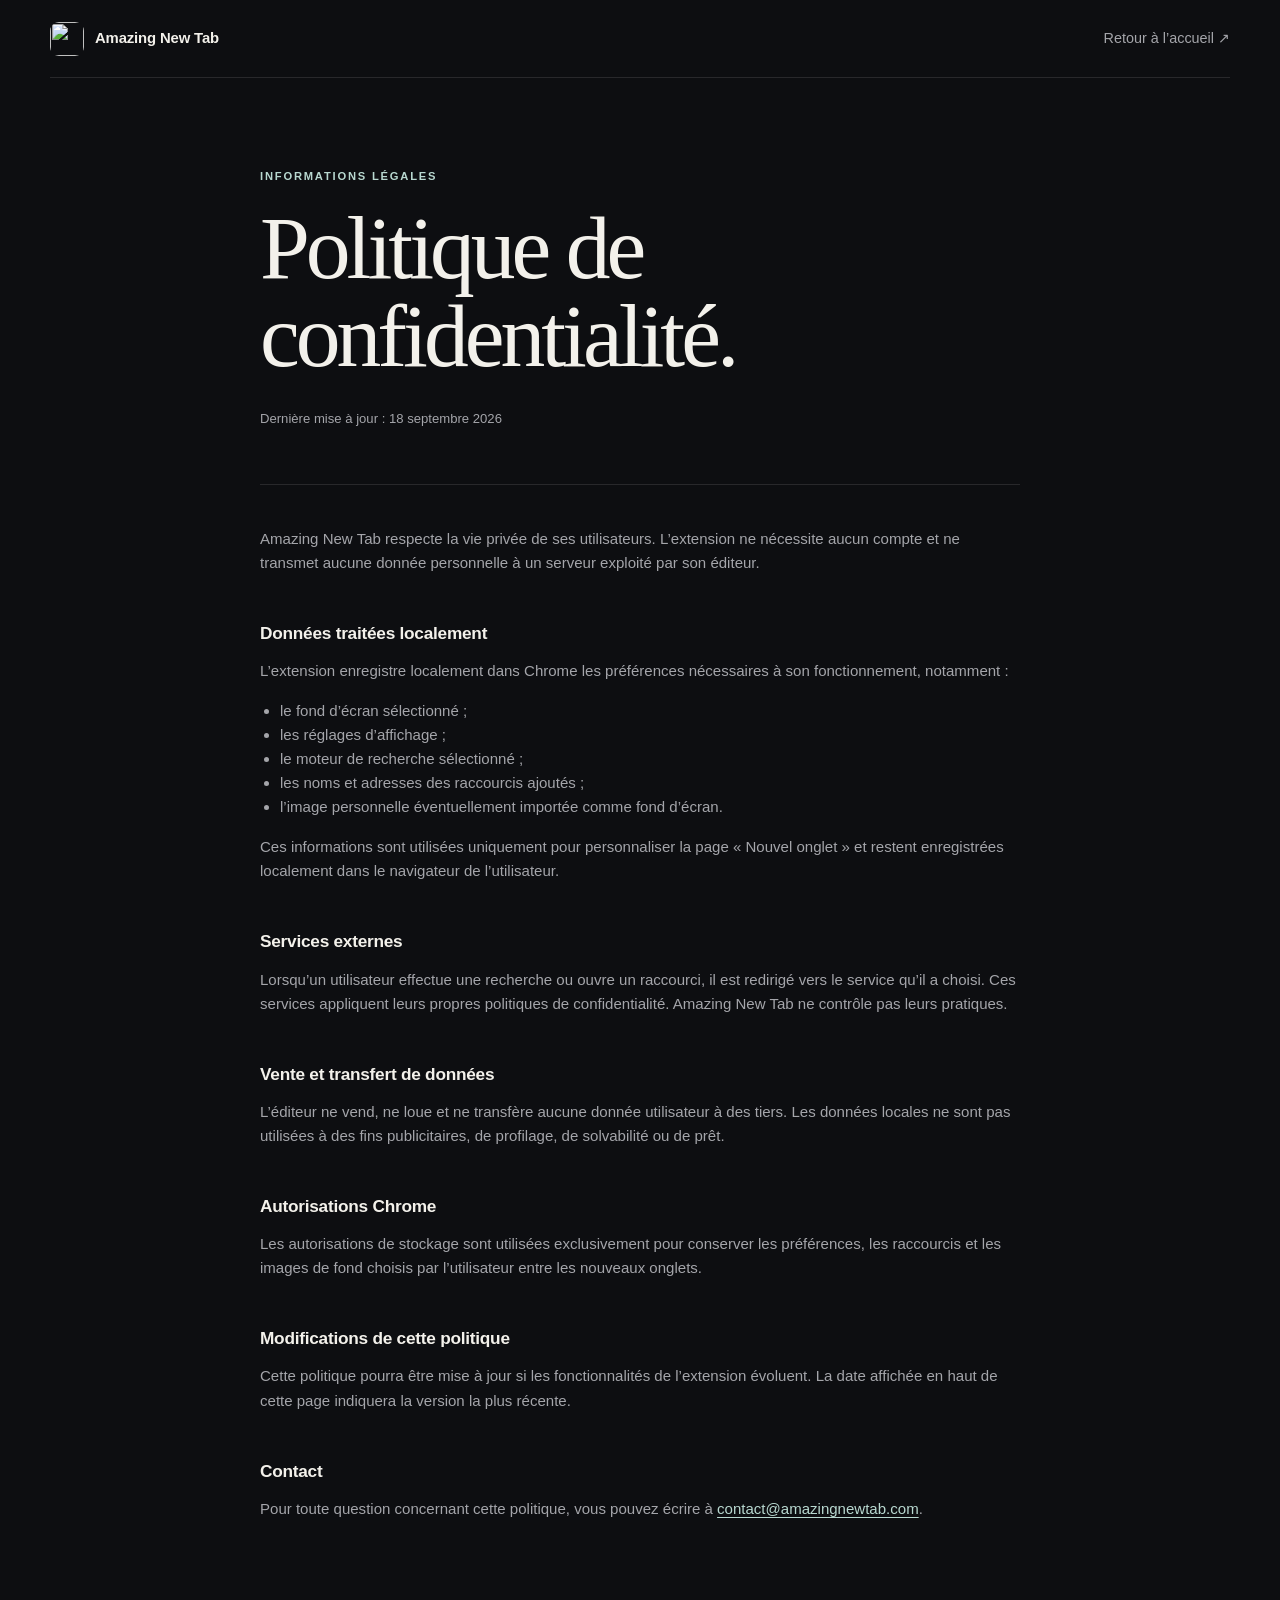
==== privacy/index.html @ 2dee1167 "Add files via upload" ====
<!doctype html>
<html lang="fr">
<head>
  <meta charset="utf-8">
  <meta name="viewport" content="width=device-width, initial-scale=1">
  <title>Politique de confidentialité — Amazing New Tab</title>
  <meta name="description" content="Politique de confidentialité de l’extension Chrome Amazing New Tab.">
  <meta name="theme-color" content="#0d0e11">
  <link rel="canonical" href="https://amazingnewtab.com/privacy/">
  <link rel="icon" type="image/png" href="../assets/icon-128.png">
  <link rel="stylesheet" href="../styles.css">
</head>
<body class="legal-page">
  <a class="skip-link" href="#contenu">Aller au contenu</a>
  <header class="site-header">
    <a class="brand" href="/" aria-label="Amazing New Tab — Accueil">
      <img src="assets/icon-128.png" alt="" width="34" height="34">
      <span>Amazing New Tab</span>
    </a>
    <a class="text-link" href="/">Retour à l’accueil <span aria-hidden="true">↗</span></a>
  </header>

  <main class="legal-main" id="contenu">
    <p class="eyebrow">Informations légales</p>
    <h1>Politique de confidentialité.</h1>
    <p class="legal-meta">Dernière mise à jour : 18 septembre 2026</p>

    <div class="legal-content">
      <p>Amazing New Tab respecte la vie privée de ses utilisateurs. L’extension ne nécessite aucun compte et ne transmet aucune donnée personnelle à un serveur exploité par son éditeur.</p>

      <h2>Données traitées localement</h2>
      <p>L’extension enregistre localement dans Chrome les préférences nécessaires à son fonctionnement, notamment :</p>
      <ul>
        <li>le fond d’écran sélectionné ;</li>
        <li>les réglages d’affichage ;</li>
        <li>le moteur de recherche sélectionné ;</li>
        <li>les noms et adresses des raccourcis ajoutés ;</li>
        <li>l’image personnelle éventuellement importée comme fond d’écran.</li>
      </ul>
      <p>Ces informations sont utilisées uniquement pour personnaliser la page « Nouvel onglet » et restent enregistrées localement dans le navigateur de l’utilisateur.</p>

      <h2>Services externes</h2>
      <p>Lorsqu’un utilisateur effectue une recherche ou ouvre un raccourci, il est redirigé vers le service qu’il a choisi. Ces services appliquent leurs propres politiques de confidentialité. Amazing New Tab ne contrôle pas leurs pratiques.</p>

      <h2>Vente et transfert de données</h2>
      <p>L’éditeur ne vend, ne loue et ne transfère aucune donnée utilisateur à des tiers. Les données locales ne sont pas utilisées à des fins publicitaires, de profilage, de solvabilité ou de prêt.</p>

      <h2>Autorisations Chrome</h2>
      <p>Les autorisations de stockage sont utilisées exclusivement pour conserver les préférences, les raccourcis et les images de fond choisis par l’utilisateur entre les nouveaux onglets.</p>

      <h2>Modifications de cette politique</h2>
      <p>Cette politique pourra être mise à jour si les fonctionnalités de l’extension évoluent. La date affichée en haut de cette page indiquera la version la plus récente.</p>

      <h2>Contact</h2>
      <p>Pour toute question concernant cette politique, vous pouvez écrire à <a href="mailto:contact@amazingnewtab.com">contact@amazingnewtab.com</a>.</p>
    </div>
  </main>
</body>
</html>
---- styles.css ----
:root {
  --bg: #0d0e11;
  --surface: #15171b;
  --surface-2: #1b1e23;
  --text: #f3f1eb;
  --muted: #a4a5aa;
  --line: rgba(255, 255, 255, 0.11);
  --accent: #b8d8d0;
  --accent-dark: #163a35;
  --max: 1180px;
}

* { box-sizing: border-box; }

html {
  scroll-behavior: smooth;
  background: var(--bg);
}

body {
  margin: 0;
  color: var(--text);
  background: var(--bg);
  font-family: Inter, ui-sans-serif, -apple-system, BlinkMacSystemFont, "Segoe UI", sans-serif;
  font-size: 16px;
  line-height: 1.6;
  -webkit-font-smoothing: antialiased;
}

a { color: inherit; text-decoration: none; }
img { display: block; max-width: 100%; }
button { font: inherit; }

.skip-link {
  position: fixed;
  top: 10px;
  left: 10px;
  z-index: 20;
  padding: 10px 14px;
  color: #0d0e11;
  background: #fff;
  transform: translateY(-150%);
}

.skip-link:focus { transform: translateY(0); }

.site-header,
.hero,
.stats,
.section,
.site-footer {
  width: min(calc(100% - 40px), var(--max));
  margin-inline: auto;
}

.site-header {
  min-height: 78px;
  display: flex;
  align-items: center;
  justify-content: space-between;
  border-bottom: 1px solid var(--line);
}

.brand {
  display: inline-flex;
  align-items: center;
  gap: 11px;
  font-size: .93rem;
  font-weight: 680;
  letter-spacing: -.01em;
}

.brand img { border-radius: 9px; }

.nav {
  display: flex;
  align-items: center;
  gap: 30px;
  color: var(--muted);
  font-size: .86rem;
}

.nav > a:not(.button):hover,
.site-footer a:hover { color: var(--text); }

.button {
  display: inline-flex;
  min-height: 48px;
  align-items: center;
  justify-content: center;
  gap: 11px;
  padding: 0 21px;
  color: #0b1513;
  background: var(--accent);
  border: 1px solid var(--accent);
  border-radius: 8px;
  font-size: .9rem;
  font-weight: 720;
  transition: transform .2s ease, background .2s ease, border-color .2s ease;
}

.button:hover {
  transform: translateY(-2px);
  background: #d1e6e1;
  border-color: #d1e6e1;
}

.button:focus-visible,
a:focus-visible,
button:focus-visible {
  outline: 2px solid #fff;
  outline-offset: 4px;
}

.button-small {
  min-height: 38px;
  padding-inline: 16px;
  font-size: .82rem;
}

.hero {
  display: grid;
  grid-template-columns: .82fr 1.18fr;
  gap: clamp(42px, 6vw, 88px);
  align-items: center;
  min-height: 690px;
  padding: 74px 0 86px;
}

.eyebrow {
  margin: 0 0 18px;
  color: var(--accent);
  font-size: .7rem;
  font-weight: 760;
  letter-spacing: .16em;
  text-transform: uppercase;
}

.hero .eyebrow { display: flex; align-items: center; gap: 9px; }
.hero .eyebrow span { width: 6px; height: 6px; border-radius: 50%; background: var(--accent); box-shadow: 0 0 0 5px rgba(184, 216, 208, .1); }

h1,
h2,
h3,
p { margin-top: 0; }

h1,
h2 {
  font-family: Georgia, "Times New Roman", serif;
  font-weight: 400;
  letter-spacing: -.045em;
  line-height: .98;
}

h1 {
  max-width: 650px;
  margin-bottom: 26px;
  font-size: clamp(3.2rem, 6.4vw, 6.6rem);
}

.hero-text {
  max-width: 520px;
  margin-bottom: 31px;
  color: var(--muted);
  font-size: clamp(1rem, 1.6vw, 1.12rem);
}

.hero-actions { display: flex; align-items: center; gap: 24px; }
.text-link { color: var(--muted); font-size: .9rem; }
.text-link:hover { color: var(--text); }
.microcopy { margin: 14px 0 0; color: #73757b; font-size: .73rem; }

.product-stage {
  position: relative;
  overflow: hidden;
  background: var(--surface);
  border: 1px solid var(--line);
  border-radius: 15px;
  box-shadow: 0 28px 80px rgba(0,0,0,.38);
}

.browser-bar {
  height: 42px;
  display: flex;
  align-items: center;
  gap: 6px;
  padding: 0 13px;
  border-bottom: 1px solid var(--line);
}

.browser-bar > span { width: 7px; height: 7px; border-radius: 50%; background: #555960; }
.browser-bar > div { margin-left: 10px; color: #6f7278; font-size: .63rem; }
.product-frame { margin: 0; aspect-ratio: 16 / 10; overflow: hidden; }
.product-frame img { width: 100%; height: 100%; object-fit: cover; transition: opacity .16s ease; }
.product-frame img.is-changing { opacity: .25; }

.preview-switcher {
  position: absolute;
  right: 15px;
  bottom: 14px;
  display: flex;
  gap: 7px;
  padding: 8px;
  background: rgba(13,14,17,.82);
  border: 1px solid var(--line);
  border-radius: 99px;
  backdrop-filter: blur(14px);
}

.preview-dot {
  width: 8px;
  height: 8px;
  padding: 0;
  border: 0;
  border-radius: 50%;
  background: #62666c;
  cursor: pointer;
}

.preview-dot.is-active { background: var(--accent); box-shadow: 0 0 0 4px rgba(184,216,208,.12); }

.stats {
  display: grid;
  grid-template-columns: repeat(4, 1fr);
  border-top: 1px solid var(--line);
  border-bottom: 1px solid var(--line);
}

.stats div { padding: 25px 24px; border-right: 1px solid var(--line); }
.stats div:first-child { padding-left: 0; }
.stats div:last-child { border-right: 0; }
.stats strong { display: block; margin-bottom: 2px; font-family: Georgia, serif; font-size: 1.7rem; font-weight: 400; }
.stats span { color: var(--muted); font-size: .72rem; letter-spacing: .06em; text-transform: uppercase; }

.section { padding: 130px 0; }
.section-heading { max-width: 640px; margin-bottom: 55px; }
.section-heading h2,
.closing h2 { margin-bottom: 20px; font-size: clamp(2.8rem, 5vw, 5.2rem); }
.section-heading > p:last-child { max-width: 500px; margin-bottom: 0; color: var(--muted); }

.gallery {
  display: grid;
  grid-template-columns: repeat(2, 1fr);
  gap: 16px;
}

.gallery-card {
  position: relative;
  min-width: 0;
  margin: 0;
  overflow: hidden;
  background: var(--surface);
  border: 1px solid var(--line);
  border-radius: 12px;
}

.gallery-card-wide { grid-column: 1 / -1; }
.gallery-card img { width: 100%; aspect-ratio: 16 / 10; object-fit: cover; transition: transform .55s cubic-bezier(.2,.8,.2,1); }
.gallery-card:hover img { transform: scale(1.018); }
.gallery-card figcaption { position: absolute; left: 14px; bottom: 14px; padding: 8px 11px; color: #fff; background: rgba(13,14,17,.78); border: 1px solid rgba(255,255,255,.16); border-radius: 7px; font-size: .75rem; backdrop-filter: blur(12px); }
.gallery-card figcaption span { margin-right: 8px; color: var(--accent); }

.features { border-top: 1px solid var(--line); }
.compact-heading { margin-bottom: 45px; }
.feature-grid { display: grid; grid-template-columns: repeat(2, 1fr); border-top: 1px solid var(--line); border-left: 1px solid var(--line); }
.feature-grid article { min-height: 230px; padding: 31px; border-right: 1px solid var(--line); border-bottom: 1px solid var(--line); }
.feature-index { color: var(--accent); font-size: .68rem; letter-spacing: .12em; }
.feature-grid h3 { margin: 47px 0 8px; font-size: 1.08rem; letter-spacing: -.015em; }
.feature-grid p { max-width: 390px; margin-bottom: 0; color: var(--muted); font-size: .88rem; }

.closing {
  display: flex;
  align-items: flex-end;
  justify-content: space-between;
  gap: 40px;
  padding-inline: 45px;
  background: var(--accent-dark);
  border-radius: 14px;
}

.closing h2 { margin-bottom: 0; }
.button-light { color: #0b1513; background: #f1eee6; border-color: #f1eee6; white-space: nowrap; }

.site-footer {
  display: grid;
  grid-template-columns: 1.2fr 1fr 1fr auto;
  gap: 28px;
  align-items: center;
  padding: 38px 0;
  margin-top: 90px;
  color: var(--muted);
  border-top: 1px solid var(--line);
  font-size: .76rem;
}

.site-footer p { margin: 0; }
.site-footer nav { display: flex; gap: 20px; }
.footer-brand { color: var(--text); }
.copyright { text-align: right; }

.legal-page { min-height: 100vh; }
.legal-main { width: min(calc(100% - 40px), 760px); margin: 90px auto 140px; }
.legal-main h1 { max-width: 760px; margin-bottom: 28px; font-size: clamp(3rem, 7vw, 5.8rem); }
.legal-meta { margin-bottom: 55px; color: var(--muted); font-size: .82rem; }
.legal-content { padding-top: 42px; border-top: 1px solid var(--line); }
.legal-content h2 { margin: 46px 0 14px; font-family: inherit; font-size: 1.08rem; font-weight: 680; letter-spacing: -.015em; line-height: 1.4; }
.legal-content p,
.legal-content li { color: var(--muted); font-size: .94rem; }
.legal-content ul { padding-left: 20px; }
.legal-content a { color: var(--accent); text-decoration: underline; text-underline-offset: 3px; }

.not-found { min-height: 100vh; display: grid; place-items: center; padding: 30px; text-align: center; }
.not-found h1 { margin-bottom: 14px; font-size: clamp(5rem, 18vw, 12rem); }
.not-found p { margin-bottom: 30px; color: var(--muted); }

@media (max-width: 900px) {
  .hero { grid-template-columns: 1fr; min-height: auto; padding-top: 90px; }
  .hero-copy { max-width: 690px; }
  .product-stage { max-width: 760px; }
  .stats { grid-template-columns: repeat(2, 1fr); }
  .stats div:nth-child(2) { border-right: 0; }
  .stats div:nth-child(-n+2) { border-bottom: 1px solid var(--line); }
  .stats div:nth-child(3) { padding-left: 0; }
  .closing { align-items: flex-start; flex-direction: column; }
  .site-footer { grid-template-columns: 1fr 1fr; }
  .copyright { text-align: left; }
}

@media (max-width: 640px) {
  .site-header, .hero, .stats, .section, .site-footer { width: min(calc(100% - 28px), var(--max)); }
  .site-header { min-height: 68px; }
  .nav > a:not(.button) { display: none; }
  .brand span { font-size: .84rem; }
  .button-small { min-height: 36px; padding-inline: 12px; }
  .hero { gap: 50px; padding: 68px 0 72px; }
  h1 { font-size: clamp(3.25rem, 16vw, 4.9rem); }
  .hero-actions { align-items: flex-start; flex-direction: column; gap: 17px; }
  .microcopy { margin-top: 18px; }
  .browser-bar { height: 34px; }
  .stats div { padding: 19px 12px; }
  .stats div:first-child, .stats div:nth-child(3) { padding-left: 0; }
  .stats strong { font-size: 1.35rem; }
  .stats span { font-size: .58rem; }
  .section { padding: 88px 0; }
  .section-heading { margin-bottom: 38px; }
  .section-heading h2, .closing h2 { font-size: clamp(2.75rem, 13vw, 4.2rem); }
  .gallery { grid-template-columns: 1fr; }
  .gallery-card-wide { grid-column: auto; }
  .feature-grid { grid-template-columns: 1fr; }
  .feature-grid article { min-height: 205px; padding: 25px; }
  .feature-grid h3 { margin-top: 37px; }
  .closing { width: calc(100% - 28px); padding: 58px 24px; }
  .site-footer { grid-template-columns: 1fr; margin-top: 65px; }
  .site-footer nav { order: 2; }
}

@media (prefers-reduced-motion: reduce) {
  html { scroll-behavior: auto; }
  *, *::before, *::after { transition-duration: .01ms !important; animation-duration: .01ms !important; }
}
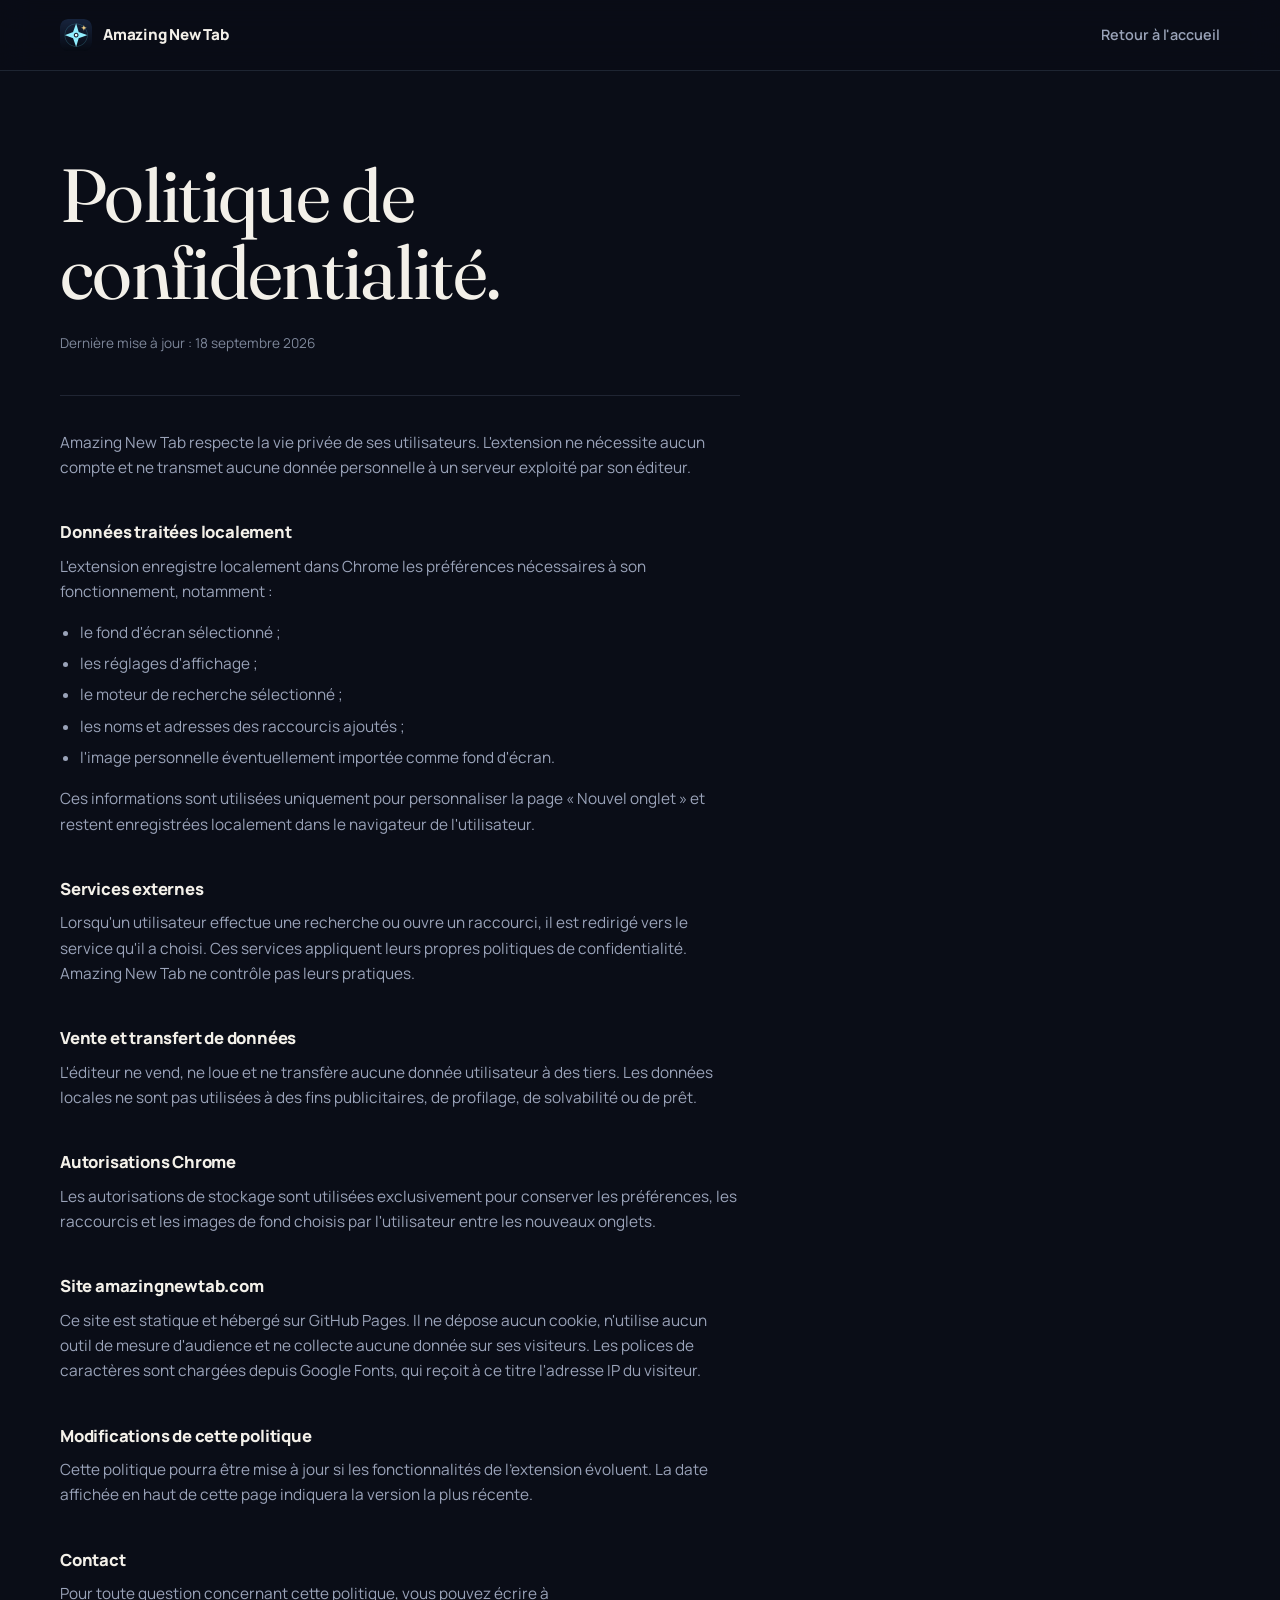
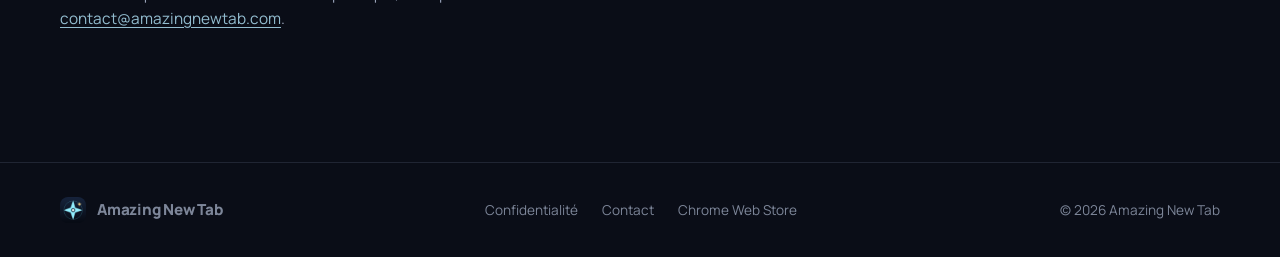
==== commit a2549fe4: "Add files via upload" ====
--- a/privacy/index.html
+++ b/privacy/index.html
@@ -3,57 +3,91 @@
 <head>
   <meta charset="utf-8">
   <meta name="viewport" content="width=device-width, initial-scale=1">
-  <title>Politique de confidentialité — Amazing New Tab</title>
-  <meta name="description" content="Politique de confidentialité de l’extension Chrome Amazing New Tab.">
-  <meta name="theme-color" content="#0d0e11">
+  <title>Politique de confidentialité - Amazing New Tab</title>
+  <meta name="description" content="Politique de confidentialité de l'extension Chrome Amazing New Tab : aucune donnée personnelle transmise, tout reste dans le navigateur.">
+  <meta name="theme-color" content="#0A0D17">
   <link rel="canonical" href="https://amazingnewtab.com/privacy/">
-  <link rel="icon" type="image/png" href="../assets/icon-128.png">
-  <link rel="stylesheet" href="../styles.css">
+  <link rel="icon" type="image/png" href="/assets/icon-128.png">
+  <link rel="apple-touch-icon" href="/assets/icon-128.png">
+  <meta property="og:type" content="article">
+  <meta property="og:site_name" content="Amazing New Tab">
+  <meta property="og:locale" content="fr_FR">
+  <meta property="og:title" content="Politique de confidentialité - Amazing New Tab">
+  <meta property="og:url" content="https://amazingnewtab.com/privacy/">
+  <meta property="og:image" content="https://amazingnewtab.com/assets/og-cover.jpg">
+
+  <link rel="preconnect" href="https://fonts.googleapis.com">
+  <link rel="preconnect" href="https://fonts.gstatic.com" crossorigin>
+  <link rel="stylesheet" href="https://fonts.googleapis.com/css2?family=Fraunces:opsz,wght@9..144,300..700&family=Manrope:wght@400..800&display=swap">
+  <link rel="stylesheet" href="/styles.css">
+  <script src="/script.js" defer></script>
 </head>
-<body class="legal-page">
+<body>
   <a class="skip-link" href="#contenu">Aller au contenu</a>
-  <header class="site-header">
-    <a class="brand" href="/" aria-label="Amazing New Tab — Accueil">
-      <img src="assets/icon-128.png" alt="" width="34" height="34">
-      <span>Amazing New Tab</span>
-    </a>
-    <a class="text-link" href="/">Retour à l’accueil <span aria-hidden="true">↗</span></a>
+
+  <header class="topbar">
+    <div class="topbar-in">
+      <a class="brand" href="/">
+        <img src="/assets/icon-128.png" alt="" width="32" height="32">
+        <span>Amazing New Tab</span>
+      </a>
+      <nav class="topnav" aria-label="Navigation principale">
+        <a href="/">Retour à l'accueil</a>
+      </nav>
+    </div>
   </header>
 
   <main class="legal-main" id="contenu">
-    <p class="eyebrow">Informations légales</p>
     <h1>Politique de confidentialité.</h1>
     <p class="legal-meta">Dernière mise à jour : 18 septembre 2026</p>
 
     <div class="legal-content">
-      <p>Amazing New Tab respecte la vie privée de ses utilisateurs. L’extension ne nécessite aucun compte et ne transmet aucune donnée personnelle à un serveur exploité par son éditeur.</p>
+      <p>Amazing New Tab respecte la vie privée de ses utilisateurs. L'extension ne nécessite aucun compte et ne transmet aucune donnée personnelle à un serveur exploité par son éditeur.</p>
 
       <h2>Données traitées localement</h2>
-      <p>L’extension enregistre localement dans Chrome les préférences nécessaires à son fonctionnement, notamment :</p>
+      <p>L'extension enregistre localement dans Chrome les préférences nécessaires à son fonctionnement, notamment :</p>
       <ul>
-        <li>le fond d’écran sélectionné ;</li>
-        <li>les réglages d’affichage ;</li>
+        <li>le fond d'écran sélectionné ;</li>
+        <li>les réglages d'affichage ;</li>
         <li>le moteur de recherche sélectionné ;</li>
         <li>les noms et adresses des raccourcis ajoutés ;</li>
-        <li>l’image personnelle éventuellement importée comme fond d’écran.</li>
+        <li>l'image personnelle éventuellement importée comme fond d'écran.</li>
       </ul>
-      <p>Ces informations sont utilisées uniquement pour personnaliser la page « Nouvel onglet » et restent enregistrées localement dans le navigateur de l’utilisateur.</p>
+      <p>Ces informations sont utilisées uniquement pour personnaliser la page « Nouvel onglet » et restent enregistrées localement dans le navigateur de l'utilisateur.</p>
 
       <h2>Services externes</h2>
-      <p>Lorsqu’un utilisateur effectue une recherche ou ouvre un raccourci, il est redirigé vers le service qu’il a choisi. Ces services appliquent leurs propres politiques de confidentialité. Amazing New Tab ne contrôle pas leurs pratiques.</p>
+      <p>Lorsqu'un utilisateur effectue une recherche ou ouvre un raccourci, il est redirigé vers le service qu'il a choisi. Ces services appliquent leurs propres politiques de confidentialité. Amazing New Tab ne contrôle pas leurs pratiques.</p>
 
       <h2>Vente et transfert de données</h2>
-      <p>L’éditeur ne vend, ne loue et ne transfère aucune donnée utilisateur à des tiers. Les données locales ne sont pas utilisées à des fins publicitaires, de profilage, de solvabilité ou de prêt.</p>
+      <p>L'éditeur ne vend, ne loue et ne transfère aucune donnée utilisateur à des tiers. Les données locales ne sont pas utilisées à des fins publicitaires, de profilage, de solvabilité ou de prêt.</p>
 
       <h2>Autorisations Chrome</h2>
-      <p>Les autorisations de stockage sont utilisées exclusivement pour conserver les préférences, les raccourcis et les images de fond choisis par l’utilisateur entre les nouveaux onglets.</p>
+      <p>Les autorisations de stockage sont utilisées exclusivement pour conserver les préférences, les raccourcis et les images de fond choisis par l'utilisateur entre les nouveaux onglets.</p>
+
+      <h2>Site amazingnewtab.com</h2>
+      <p>Ce site est statique et hébergé sur GitHub Pages. Il ne dépose aucun cookie, n'utilise aucun outil de mesure d'audience et ne collecte aucune donnée sur ses visiteurs. Les polices de caractères sont chargées depuis Google Fonts, qui reçoit à ce titre l'adresse IP du visiteur.</p>
 
       <h2>Modifications de cette politique</h2>
-      <p>Cette politique pourra être mise à jour si les fonctionnalités de l’extension évoluent. La date affichée en haut de cette page indiquera la version la plus récente.</p>
+      <p>Cette politique pourra être mise à jour si les fonctionnalités de l'extension évoluent. La date affichée en haut de cette page indiquera la version la plus récente.</p>
 
       <h2>Contact</h2>
       <p>Pour toute question concernant cette politique, vous pouvez écrire à <a href="mailto:contact@amazingnewtab.com">contact@amazingnewtab.com</a>.</p>
     </div>
   </main>
+
+  <footer class="site-footer">
+    <div class="foot-in">
+      <a class="brand" href="/">
+        <img src="/assets/icon-128.png" alt="" width="26" height="26">
+        <span>Amazing New Tab</span>
+      </a>
+      <nav aria-label="Navigation de pied de page">
+        <a href="/privacy/">Confidentialité</a>
+        <a href="mailto:contact@amazingnewtab.com">Contact</a>
+        <a href="https://chromewebstore.google.com/detail/egckcghgdkoojlileojgndfmhhkcppio?utm_source=item-share-cb" target="_blank" rel="noopener noreferrer">Chrome Web Store</a>
+      </nav>
+      <p class="copyright">&copy; <span id="year">2026</span> Amazing New Tab</p>
+    </div>
+  </footer>
 </body>
 </html>
--- a/styles.css
+++ b/styles.css
@@ -1,360 +1,626 @@
+/* ==========================================================================
+   Amazing New Tab - feuille de style
+   Palette tirée des trois univers de l'extension :
+   nuit bleu-violet, lumière de lanterne dorée, ciel pâle.
+   ========================================================================== */
+
 :root {
-  --bg: #0d0e11;
-  --surface: #15171b;
-  --surface-2: #1b1e23;
-  --text: #f3f1eb;
-  --muted: #a4a5aa;
-  --line: rgba(255, 255, 255, 0.11);
-  --accent: #b8d8d0;
-  --accent-dark: #163a35;
-  --max: 1180px;
-}
-
-* { box-sizing: border-box; }
+  --ink:        #0A0D17;
+  --ink-2:      #111726;
+  --ink-3:      #18202F;
+  --veil:       rgba(176, 198, 240, .13);
+  --veil-2:     rgba(176, 198, 240, .26);
+  --text:       #F3F0E9;
+  --muted:      #9AA3B9;
+  --faint:      #7D8699;
+  --gold:       #E9B978;
+  --parchment:  #EFE6D5;
+  --sky:        #93BDD0;
+
+  --max:   1160px;
+  --gutter: 24px;
+
+  --sans:  Manrope, ui-sans-serif, -apple-system, BlinkMacSystemFont, "Segoe UI", sans-serif;
+  --serif: Fraunces, "Iowan Old Style", Georgia, "Times New Roman", serif;
+
+  --r-sm: 8px;
+  --r-md: 14px;
+  --r-lg: 20px;
+}
+
+*, *::before, *::after { box-sizing: border-box; }
 
 html {
+  background: var(--ink);
   scroll-behavior: smooth;
-  background: var(--bg);
+  -webkit-text-size-adjust: 100%;
 }
 
 body {
   margin: 0;
+  background: var(--ink);
   color: var(--text);
-  background: var(--bg);
-  font-family: Inter, ui-sans-serif, -apple-system, BlinkMacSystemFont, "Segoe UI", sans-serif;
+  font-family: var(--sans);
   font-size: 16px;
-  line-height: 1.6;
+  line-height: 1.65;
   -webkit-font-smoothing: antialiased;
-}
-
-a { color: inherit; text-decoration: none; }
+  text-rendering: optimizeLegibility;
+}
+
+a   { color: inherit; text-decoration: none; }
 img { display: block; max-width: 100%; }
-button { font: inherit; }
+button { font: inherit; color: inherit; }
+
+h1, h2, h3, p, ol, ul { margin-top: 0; }
+
+h1, h2 {
+  font-family: var(--serif);
+  font-weight: 400;
+  font-optical-sizing: auto;
+  letter-spacing: -.022em;
+  line-height: 1.02;
+}
+
+h1 { font-size: clamp(2.65rem, 6.1vw, 4.7rem); margin-bottom: 22px; }
+h2 { font-size: clamp(1.95rem, 3.7vw, 3rem); margin-bottom: 14px; }
+
+h3 {
+  margin: 0 0 8px;
+  font-size: 1.04rem;
+  font-weight: 700;
+  letter-spacing: -.012em;
+  line-height: 1.35;
+}
+
+::selection { background: var(--gold); color: #12151F; }
+
+.wrap,
+.topbar-in,
+.hero,
+.fn-section,
+.closing,
+.foot-in,
+.legal-main {
+  width: min(100% - (var(--gutter) * 2), var(--max));
+  margin-inline: auto;
+}
+
+/* --- accessibilité ------------------------------------------------------ */
 
 .skip-link {
   position: fixed;
-  top: 10px;
-  left: 10px;
-  z-index: 20;
-  padding: 10px 14px;
-  color: #0d0e11;
-  background: #fff;
-  transform: translateY(-150%);
+  top: 12px;
+  left: 12px;
+  z-index: 100;
+  padding: 11px 16px;
+  border-radius: var(--r-sm);
+  background: var(--parchment);
+  color: #12151F;
+  font-size: .86rem;
+  font-weight: 700;
+  transform: translateY(-200%);
 }
 
 .skip-link:focus { transform: translateY(0); }
 
-.site-header,
-.hero,
-.stats,
-.section,
-.site-footer {
-  width: min(calc(100% - 40px), var(--max));
-  margin-inline: auto;
-}
-
-.site-header {
-  min-height: 78px;
+a:focus-visible,
+button:focus-visible {
+  outline: 2px solid var(--gold);
+  outline-offset: 3px;
+  border-radius: 4px;
+}
+
+/* --- boutons ------------------------------------------------------------ */
+
+.btn {
+  display: inline-flex;
+  align-items: center;
+  justify-content: center;
+  min-height: 50px;
+  padding: 0 24px;
+  border: 1px solid var(--parchment);
+  border-radius: 999px;
+  background: var(--parchment);
+  color: #12151F;
+  font-size: .95rem;
+  font-weight: 700;
+  letter-spacing: -.005em;
+  white-space: nowrap;
+  transition: background .18s ease, border-color .18s ease, transform .18s ease;
+}
+
+.btn:hover {
+  background: #FFFFFF;
+  border-color: #FFFFFF;
+  transform: translateY(-1px);
+}
+
+.btn:active { transform: translateY(0); }
+
+.btn-sm { min-height: 40px; padding: 0 17px; font-size: .86rem; }
+
+.btn-light {
+  background: var(--gold);
+  border-color: var(--gold);
+  color: #1A1204;
+}
+
+.btn-light:hover { background: #F6CE94; border-color: #F6CE94; }
+
+/* --- barre supérieure --------------------------------------------------- */
+
+.topbar {
+  position: sticky;
+  top: 0;
+  z-index: 50;
+  background: rgba(10, 13, 23, .78);
+  backdrop-filter: blur(16px);
+  -webkit-backdrop-filter: blur(16px);
+  border-bottom: 1px solid var(--veil);
+}
+
+.topbar-in {
   display: flex;
   align-items: center;
   justify-content: space-between;
-  border-bottom: 1px solid var(--line);
+  gap: 20px;
+  min-height: 70px;
 }
 
 .brand {
   display: inline-flex;
   align-items: center;
   gap: 11px;
-  font-size: .93rem;
-  font-weight: 680;
+  font-size: .95rem;
+  font-weight: 800;
+  letter-spacing: -.015em;
+}
+
+.brand img { border-radius: 8px; }
+
+.topnav {
+  display: flex;
+  align-items: center;
+  gap: 26px;
+  font-size: .9rem;
+  font-weight: 600;
+}
+
+.topnav > a:not(.btn) { color: var(--muted); transition: color .15s ease; }
+.topnav > a:not(.btn):hover { color: var(--text); }
+
+/* --- héros -------------------------------------------------------------- */
+
+.hero { padding: clamp(48px, 7vw, 84px) 0 clamp(56px, 6vw, 86px); }
+
+.hero-copy { max-width: 760px; margin-bottom: clamp(42px, 5vw, 64px); }
+
+.lede {
+  max-width: 45ch;
+  margin-bottom: 30px;
+  color: var(--muted);
+  font-size: clamp(1.03rem, 1.5vw, 1.17rem);
+  line-height: 1.55;
+}
+
+.cta-row {
+  display: flex;
+  align-items: center;
+  flex-wrap: wrap;
+  gap: 18px 22px;
+  margin: 0;
+}
+
+.note { color: var(--faint); font-size: .85rem; }
+
+/* scène produit */
+
+.stage {
+  position: relative;
+  aspect-ratio: 1161 / 651;
+  overflow: hidden;
+  border: 1px solid var(--veil-2);
+  border-radius: var(--r-lg);
+  background: var(--ink-2);
+  box-shadow: 0 40px 90px -30px rgba(0, 0, 0, .85);
+}
+
+.stage-img {
+  position: absolute;
+  inset: 0;
+  width: 100%;
+  height: 100%;
+  object-fit: cover;
+  opacity: 0;
+  transition: opacity .45s ease;
+}
+
+.stage-img.is-on { opacity: 1; }
+
+.universe {
+  display: grid;
+  grid-template-columns: repeat(3, 1fr);
+  gap: 10px;
+  margin-top: 14px;
+}
+
+.uni {
+  display: flex;
+  align-items: center;
+  gap: 13px;
+  padding: 10px 14px 10px 10px;
+  border: 1px solid var(--veil);
+  border-radius: var(--r-md);
+  background: var(--ink-2);
+  text-align: left;
+  cursor: pointer;
+  transition: background .18s ease, border-color .18s ease;
+}
+
+.uni:hover { background: var(--ink-3); border-color: var(--veil-2); }
+
+.uni-thumb {
+  flex: none;
+  width: 62px;
+  height: 35px;
+  object-fit: cover;
+  border-radius: 7px;
+  opacity: .62;
+  transition: opacity .18s ease, box-shadow .18s ease;
+}
+
+.uni-txt { min-width: 0; }
+
+.uni-name {
+  display: block;
+  font-size: .92rem;
+  font-weight: 700;
+  letter-spacing: -.012em;
+  line-height: 1.3;
+  color: var(--muted);
+  transition: color .18s ease;
+  overflow: hidden;
+  text-overflow: ellipsis;
+  white-space: nowrap;
+}
+
+.uni-sub {
+  display: block;
+  color: #8F98AC;
+  font-size: .78rem;
+  font-weight: 500;
+  line-height: 1.35;
+}
+
+.uni:hover .uni-thumb { opacity: .85; }
+
+.uni.is-active {
+  background: var(--ink-3);
+  border-color: rgba(233, 185, 120, .45);
+}
+
+.uni.is-active .uni-name { color: var(--gold); }
+.uni.is-active .uni-thumb { opacity: 1; box-shadow: 0 0 0 1px rgba(233, 185, 120, .55); }
+
+/* --- fonctions ---------------------------------------------------------- */
+
+.fn-section {
+  padding: clamp(72px, 9vw, 120px) 0;
+  border-top: 1px solid var(--veil);
+}
+
+.sec-head { max-width: 620px; margin-bottom: clamp(36px, 4.5vw, 56px); }
+.sec-head p { max-width: 48ch; margin: 0; color: var(--muted); }
+
+.fn-grid {
+  display: grid;
+  grid-template-columns: repeat(2, 1fr);
+  gap: clamp(20px, 2.6vw, 34px);
+}
+
+.fn { min-width: 0; }
+
+.fn-demo {
+  display: grid;
+  place-items: center;
+  aspect-ratio: 16 / 9;
+  margin-bottom: 20px;
+  padding: 18px;
+  overflow: hidden;
+  border: 1px solid var(--veil);
+  border-radius: var(--r-md);
+  background-color: var(--ink-2);
+  background-image: linear-gradient(rgba(8, 11, 20, .5), rgba(8, 11, 20, .62)), var(--tile);
+  background-size: cover;
+  background-position: center;
+}
+
+.fn p { margin: 0; max-width: 42ch; color: var(--muted); font-size: .93rem; }
+
+/* maquettes d'interface reprises de l'extension */
+
+.ui-clock { text-align: center; line-height: 1.05; }
+
+.ui-time {
+  display: block;
+  font-size: clamp(2.6rem, 6vw, 3.6rem);
+  font-weight: 400;
   letter-spacing: -.01em;
-}
-
-.brand img { border-radius: 9px; }
-
-.nav {
+  color: #fff;
+  font-variant-numeric: tabular-nums;
+  text-shadow: 0 2px 18px rgba(0, 0, 0, .55);
+}
+
+.ui-date {
+  display: block;
+  margin-top: 4px;
+  font-size: .95rem;
+  color: rgba(255, 255, 255, .88);
+  text-shadow: 0 2px 12px rgba(0, 0, 0, .55);
+}
+
+.ui-search {
   display: flex;
   align-items: center;
-  gap: 30px;
+  gap: 11px;
+  width: min(100%, 330px);
+  padding: 11px 12px 11px 15px;
+  border: 1px solid rgba(255, 255, 255, .17);
+  border-radius: 999px;
+  background: rgba(22, 26, 36, .78);
+  backdrop-filter: blur(8px);
+  -webkit-backdrop-filter: blur(8px);
+  font-size: .88rem;
+  color: rgba(255, 255, 255, .72);
+}
+
+.ui-search svg {
+  flex: none;
+  width: 17px;
+  height: 17px;
+  fill: none;
+  stroke: rgba(255, 255, 255, .72);
+  stroke-width: 1.9;
+  stroke-linecap: round;
+}
+
+.ui-search span { flex: 1; min-width: 0; overflow: hidden; text-overflow: ellipsis; white-space: nowrap; }
+
+.ui-search kbd {
+  flex: none;
+  padding: 1px 8px;
+  border: 1px solid rgba(255, 255, 255, .22);
+  border-radius: 6px;
+  font-family: var(--sans);
+  font-size: .76rem;
+}
+
+.ui-tiles { display: flex; gap: 14px; }
+
+.ui-shortcut {
+  display: grid;
+  justify-items: center;
+  gap: 6px;
+  font-size: .68rem;
+  color: rgba(255, 255, 255, .82);
+  text-shadow: 0 1px 8px rgba(0, 0, 0, .7);
+}
+
+.ui-tile {
+  display: grid;
+  place-items: center;
+  width: 48px;
+  height: 48px;
+  border: 1px solid rgba(255, 255, 255, .15);
+  border-radius: 13px;
+  background: rgba(22, 26, 36, .8);
+  font-size: .95rem;
+  font-weight: 700;
+  color: rgba(255, 255, 255, .88);
+}
+
+.ui-tile-add { color: rgba(255, 255, 255, .55); font-weight: 400; font-size: 1.3rem; }
+
+.ui-decor { display: grid; justify-items: center; gap: 16px; }
+
+.ui-chip {
+  display: inline-flex;
+  align-items: center;
+  gap: 8px;
+  padding: 9px 15px;
+  border: 1px solid rgba(255, 255, 255, .15);
+  border-radius: 999px;
+  background: rgba(22, 26, 36, .82);
+  font-size: .83rem;
+  font-weight: 600;
+  color: rgba(255, 255, 255, .9);
+}
+
+.ui-chip svg {
+  width: 16px;
+  height: 16px;
+  fill: none;
+  stroke: rgba(255, 255, 255, .8);
+  stroke-width: 1.7;
+  stroke-linejoin: round;
+}
+
+.ui-thumbs { display: flex; gap: 9px; }
+
+.ui-thumbs i {
+  width: 58px;
+  height: 33px;
+  border: 1px solid rgba(255, 255, 255, .18);
+  border-radius: 7px;
+  background-size: cover;
+  background-position: center;
+}
+
+.ui-thumbs i.is-on { border-color: var(--gold); box-shadow: 0 0 0 2px rgba(233, 185, 120, .3); }
+
+.fn-note {
+  max-width: 62ch;
+  margin: clamp(34px, 4vw, 48px) 0 0;
+  padding-top: 22px;
+  border-top: 1px solid var(--veil);
+  color: var(--faint);
+  font-size: .87rem;
+}
+
+.fn-note a { color: var(--sky); text-decoration: underline; text-underline-offset: 3px; }
+.fn-note a:hover { color: var(--text); }
+
+/* --- appel final -------------------------------------------------------- */
+
+.closing {
+  display: grid;
+  grid-template-columns: 1.1fr auto;
+  align-items: end;
+  gap: clamp(32px, 4vw, 56px);
+  margin-bottom: clamp(70px, 8vw, 110px);
+  padding: clamp(40px, 5vw, 62px);
+  border: 1px solid var(--veil-2);
+  border-radius: var(--r-lg);
+  background:
+    radial-gradient(120% 130% at 12% 0%, rgba(233, 185, 120, .13), transparent 58%),
+    var(--ink-2);
+}
+
+.closing h2 { grid-column: 1; grid-row: 1; margin: 0; }
+
+.closing > .btn { grid-column: 2; grid-row: 1; justify-self: end; align-self: end; }
+
+.steps {
+  grid-column: 1 / -1;
+  grid-row: 2;
+  display: grid;
+  grid-template-columns: repeat(3, 1fr);
+  gap: 18px 28px;
+  margin: 0;
+  padding: 26px 0 0;
+  border-top: 1px solid var(--veil);
+  list-style: none;
   color: var(--muted);
-  font-size: .86rem;
-}
-
-.nav > a:not(.button):hover,
-.site-footer a:hover { color: var(--text); }
-
-.button {
-  display: inline-flex;
-  min-height: 48px;
-  align-items: center;
-  justify-content: center;
-  gap: 11px;
-  padding: 0 21px;
-  color: #0b1513;
-  background: var(--accent);
-  border: 1px solid var(--accent);
-  border-radius: 8px;
-  font-size: .9rem;
-  font-weight: 720;
-  transition: transform .2s ease, background .2s ease, border-color .2s ease;
-}
-
-.button:hover {
-  transform: translateY(-2px);
-  background: #d1e6e1;
-  border-color: #d1e6e1;
-}
-
-.button:focus-visible,
-a:focus-visible,
-button:focus-visible {
-  outline: 2px solid #fff;
-  outline-offset: 4px;
-}
-
-.button-small {
-  min-height: 38px;
-  padding-inline: 16px;
-  font-size: .82rem;
-}
-
-.hero {
-  display: grid;
-  grid-template-columns: .82fr 1.18fr;
-  gap: clamp(42px, 6vw, 88px);
-  align-items: center;
-  min-height: 690px;
-  padding: 74px 0 86px;
-}
-
-.eyebrow {
-  margin: 0 0 18px;
-  color: var(--accent);
-  font-size: .7rem;
-  font-weight: 760;
-  letter-spacing: .16em;
-  text-transform: uppercase;
-}
-
-.hero .eyebrow { display: flex; align-items: center; gap: 9px; }
-.hero .eyebrow span { width: 6px; height: 6px; border-radius: 50%; background: var(--accent); box-shadow: 0 0 0 5px rgba(184, 216, 208, .1); }
-
-h1,
-h2,
-h3,
-p { margin-top: 0; }
-
-h1,
-h2 {
-  font-family: Georgia, "Times New Roman", serif;
-  font-weight: 400;
-  letter-spacing: -.045em;
-  line-height: .98;
-}
-
-h1 {
-  max-width: 650px;
-  margin-bottom: 26px;
-  font-size: clamp(3.2rem, 6.4vw, 6.6rem);
-}
-
-.hero-text {
-  max-width: 520px;
-  margin-bottom: 31px;
-  color: var(--muted);
-  font-size: clamp(1rem, 1.6vw, 1.12rem);
-}
-
-.hero-actions { display: flex; align-items: center; gap: 24px; }
-.text-link { color: var(--muted); font-size: .9rem; }
-.text-link:hover { color: var(--text); }
-.microcopy { margin: 14px 0 0; color: #73757b; font-size: .73rem; }
-
-.product-stage {
-  position: relative;
-  overflow: hidden;
-  background: var(--surface);
-  border: 1px solid var(--line);
-  border-radius: 15px;
-  box-shadow: 0 28px 80px rgba(0,0,0,.38);
-}
-
-.browser-bar {
-  height: 42px;
+  font-size: .89rem;
+}
+
+.steps li { display: flex; align-items: flex-start; gap: 11px; }
+
+.step-n {
+  flex: none;
+  display: grid;
+  place-items: center;
+  width: 23px;
+  height: 23px;
+  margin-top: 2px;
+  border: 1px solid rgba(233, 185, 120, .4);
+  border-radius: 50%;
+  color: var(--gold);
+  font-size: .74rem;
+  font-weight: 700;
+}
+
+/* --- pied de page ------------------------------------------------------- */
+
+.site-footer { border-top: 1px solid var(--veil); }
+
+.foot-in {
   display: flex;
   align-items: center;
-  gap: 6px;
-  padding: 0 13px;
-  border-bottom: 1px solid var(--line);
-}
-
-.browser-bar > span { width: 7px; height: 7px; border-radius: 50%; background: #555960; }
-.browser-bar > div { margin-left: 10px; color: #6f7278; font-size: .63rem; }
-.product-frame { margin: 0; aspect-ratio: 16 / 10; overflow: hidden; }
-.product-frame img { width: 100%; height: 100%; object-fit: cover; transition: opacity .16s ease; }
-.product-frame img.is-changing { opacity: .25; }
-
-.preview-switcher {
-  position: absolute;
-  right: 15px;
-  bottom: 14px;
-  display: flex;
-  gap: 7px;
-  padding: 8px;
-  background: rgba(13,14,17,.82);
-  border: 1px solid var(--line);
-  border-radius: 99px;
-  backdrop-filter: blur(14px);
-}
-
-.preview-dot {
-  width: 8px;
-  height: 8px;
-  padding: 0;
-  border: 0;
-  border-radius: 50%;
-  background: #62666c;
-  cursor: pointer;
-}
-
-.preview-dot.is-active { background: var(--accent); box-shadow: 0 0 0 4px rgba(184,216,208,.12); }
-
-.stats {
-  display: grid;
-  grid-template-columns: repeat(4, 1fr);
-  border-top: 1px solid var(--line);
-  border-bottom: 1px solid var(--line);
-}
-
-.stats div { padding: 25px 24px; border-right: 1px solid var(--line); }
-.stats div:first-child { padding-left: 0; }
-.stats div:last-child { border-right: 0; }
-.stats strong { display: block; margin-bottom: 2px; font-family: Georgia, serif; font-size: 1.7rem; font-weight: 400; }
-.stats span { color: var(--muted); font-size: .72rem; letter-spacing: .06em; text-transform: uppercase; }
-
-.section { padding: 130px 0; }
-.section-heading { max-width: 640px; margin-bottom: 55px; }
-.section-heading h2,
-.closing h2 { margin-bottom: 20px; font-size: clamp(2.8rem, 5vw, 5.2rem); }
-.section-heading > p:last-child { max-width: 500px; margin-bottom: 0; color: var(--muted); }
-
-.gallery {
-  display: grid;
-  grid-template-columns: repeat(2, 1fr);
-  gap: 16px;
-}
-
-.gallery-card {
-  position: relative;
-  min-width: 0;
-  margin: 0;
-  overflow: hidden;
-  background: var(--surface);
-  border: 1px solid var(--line);
-  border-radius: 12px;
-}
-
-.gallery-card-wide { grid-column: 1 / -1; }
-.gallery-card img { width: 100%; aspect-ratio: 16 / 10; object-fit: cover; transition: transform .55s cubic-bezier(.2,.8,.2,1); }
-.gallery-card:hover img { transform: scale(1.018); }
-.gallery-card figcaption { position: absolute; left: 14px; bottom: 14px; padding: 8px 11px; color: #fff; background: rgba(13,14,17,.78); border: 1px solid rgba(255,255,255,.16); border-radius: 7px; font-size: .75rem; backdrop-filter: blur(12px); }
-.gallery-card figcaption span { margin-right: 8px; color: var(--accent); }
-
-.features { border-top: 1px solid var(--line); }
-.compact-heading { margin-bottom: 45px; }
-.feature-grid { display: grid; grid-template-columns: repeat(2, 1fr); border-top: 1px solid var(--line); border-left: 1px solid var(--line); }
-.feature-grid article { min-height: 230px; padding: 31px; border-right: 1px solid var(--line); border-bottom: 1px solid var(--line); }
-.feature-index { color: var(--accent); font-size: .68rem; letter-spacing: .12em; }
-.feature-grid h3 { margin: 47px 0 8px; font-size: 1.08rem; letter-spacing: -.015em; }
-.feature-grid p { max-width: 390px; margin-bottom: 0; color: var(--muted); font-size: .88rem; }
-
-.closing {
-  display: flex;
-  align-items: flex-end;
   justify-content: space-between;
-  gap: 40px;
-  padding-inline: 45px;
-  background: var(--accent-dark);
-  border-radius: 14px;
-}
-
-.closing h2 { margin-bottom: 0; }
-.button-light { color: #0b1513; background: #f1eee6; border-color: #f1eee6; white-space: nowrap; }
-
-.site-footer {
-  display: grid;
-  grid-template-columns: 1.2fr 1fr 1fr auto;
-  gap: 28px;
-  align-items: center;
-  padding: 38px 0;
-  margin-top: 90px;
-  color: var(--muted);
-  border-top: 1px solid var(--line);
-  font-size: .76rem;
-}
-
-.site-footer p { margin: 0; }
-.site-footer nav { display: flex; gap: 20px; }
-.footer-brand { color: var(--text); }
-.copyright { text-align: right; }
-
-.legal-page { min-height: 100vh; }
-.legal-main { width: min(calc(100% - 40px), 760px); margin: 90px auto 140px; }
-.legal-main h1 { max-width: 760px; margin-bottom: 28px; font-size: clamp(3rem, 7vw, 5.8rem); }
-.legal-meta { margin-bottom: 55px; color: var(--muted); font-size: .82rem; }
-.legal-content { padding-top: 42px; border-top: 1px solid var(--line); }
-.legal-content h2 { margin: 46px 0 14px; font-family: inherit; font-size: 1.08rem; font-weight: 680; letter-spacing: -.015em; line-height: 1.4; }
+  flex-wrap: wrap;
+  gap: 18px 32px;
+  padding: 34px 0;
+  color: var(--faint);
+  font-size: .85rem;
+}
+
+.foot-in p { margin: 0; }
+.foot-in nav { display: flex; flex-wrap: wrap; gap: 8px 24px; }
+.foot-in nav a { transition: color .15s ease; }
+.foot-in nav a:hover { color: var(--text); }
+
+/* --- pages secondaires -------------------------------------------------- */
+
+.legal-main { padding: clamp(50px, 7vw, 86px) 0 clamp(70px, 9vw, 120px); }
+.legal-main h1 { max-width: 16ch; }
+
+.legal-meta { margin-bottom: 40px; color: var(--faint); font-size: .85rem; }
+
+.legal-content { max-width: 68ch; padding-top: 34px; border-top: 1px solid var(--veil); }
+
+.legal-content h2 {
+  margin: 40px 0 10px;
+  font-family: var(--sans);
+  font-size: 1.04rem;
+  font-weight: 800;
+  letter-spacing: -.012em;
+  line-height: 1.4;
+}
+
 .legal-content p,
-.legal-content li { color: var(--muted); font-size: .94rem; }
+.legal-content li { color: var(--muted); font-size: .96rem; }
 .legal-content ul { padding-left: 20px; }
-.legal-content a { color: var(--accent); text-decoration: underline; text-underline-offset: 3px; }
-
-.not-found { min-height: 100vh; display: grid; place-items: center; padding: 30px; text-align: center; }
-.not-found h1 { margin-bottom: 14px; font-size: clamp(5rem, 18vw, 12rem); }
-.not-found p { margin-bottom: 30px; color: var(--muted); }
-
-@media (max-width: 900px) {
-  .hero { grid-template-columns: 1fr; min-height: auto; padding-top: 90px; }
-  .hero-copy { max-width: 690px; }
-  .product-stage { max-width: 760px; }
-  .stats { grid-template-columns: repeat(2, 1fr); }
-  .stats div:nth-child(2) { border-right: 0; }
-  .stats div:nth-child(-n+2) { border-bottom: 1px solid var(--line); }
-  .stats div:nth-child(3) { padding-left: 0; }
-  .closing { align-items: flex-start; flex-direction: column; }
-  .site-footer { grid-template-columns: 1fr 1fr; }
-  .copyright { text-align: left; }
-}
-
-@media (max-width: 640px) {
-  .site-header, .hero, .stats, .section, .site-footer { width: min(calc(100% - 28px), var(--max)); }
-  .site-header { min-height: 68px; }
-  .nav > a:not(.button) { display: none; }
-  .brand span { font-size: .84rem; }
-  .button-small { min-height: 36px; padding-inline: 12px; }
-  .hero { gap: 50px; padding: 68px 0 72px; }
-  h1 { font-size: clamp(3.25rem, 16vw, 4.9rem); }
-  .hero-actions { align-items: flex-start; flex-direction: column; gap: 17px; }
-  .microcopy { margin-top: 18px; }
-  .browser-bar { height: 34px; }
-  .stats div { padding: 19px 12px; }
-  .stats div:first-child, .stats div:nth-child(3) { padding-left: 0; }
-  .stats strong { font-size: 1.35rem; }
-  .stats span { font-size: .58rem; }
-  .section { padding: 88px 0; }
-  .section-heading { margin-bottom: 38px; }
-  .section-heading h2, .closing h2 { font-size: clamp(2.75rem, 13vw, 4.2rem); }
-  .gallery { grid-template-columns: 1fr; }
-  .gallery-card-wide { grid-column: auto; }
-  .feature-grid { grid-template-columns: 1fr; }
-  .feature-grid article { min-height: 205px; padding: 25px; }
-  .feature-grid h3 { margin-top: 37px; }
-  .closing { width: calc(100% - 28px); padding: 58px 24px; }
-  .site-footer { grid-template-columns: 1fr; margin-top: 65px; }
-  .site-footer nav { order: 2; }
+.legal-content li { margin-bottom: 6px; }
+
+.legal-content a { color: var(--sky); text-decoration: underline; text-underline-offset: 3px; }
+.legal-content a:hover { color: var(--text); }
+
+.not-found {
+  display: grid;
+  place-items: center;
+  min-height: 72vh;
+  padding: 60px var(--gutter);
+  text-align: center;
+}
+
+.not-found h1 { font-size: clamp(4.5rem, 16vw, 9rem); margin-bottom: 10px; }
+.not-found p { margin-bottom: 28px; color: var(--muted); }
+
+/* --- adaptations écran -------------------------------------------------- */
+
+@media (max-width: 860px) {
+  .closing { grid-template-columns: 1fr; align-items: start; }
+  .closing h2 { grid-column: 1; grid-row: 1; }
+  .steps { grid-column: 1; grid-row: 2; grid-template-columns: 1fr; gap: 12px; }
+  .closing > .btn { grid-column: 1; grid-row: 3; justify-self: start; }
+}
+
+@media (max-width: 760px) {
+  :root { --gutter: 18px; }
+
+  h1 { font-size: clamp(2.35rem, 10.5vw, 3.4rem); }
+
+  .topnav > a:not(.btn) { display: none; }
+  .brand span { font-size: .88rem; }
+
+  .hero { padding-top: 44px; }
+  .lede { font-size: 1.02rem; }
+  .cta-row { align-items: stretch; flex-direction: column; gap: 12px; }
+  .cta-row .btn { width: 100%; }
+
+  .stage { aspect-ratio: 4 / 3; }
+  .stage-img { object-position: 66% 46%; }
+
+  .universe { grid-template-columns: 1fr; gap: 8px; }
+  .uni { padding: 8px 14px 8px 8px; }
+  .uni-thumb { width: 54px; height: 31px; }
+
+  .fn-grid { grid-template-columns: 1fr; gap: 32px; }
+  .fn-demo { aspect-ratio: 16 / 10; }
+  .ui-thumbs i { width: 50px; height: 29px; }
+
+  .foot-in { align-items: flex-start; flex-direction: column; gap: 16px; }
 }
 
 @media (prefers-reduced-motion: reduce) {
   html { scroll-behavior: auto; }
-  *, *::before, *::after { transition-duration: .01ms !important; animation-duration: .01ms !important; }
-}
+  *, *::before, *::after {
+    transition-duration: .01ms !important;
+    animation-duration: .01ms !important;
+    animation-iteration-count: 1 !important;
+  }
+}
+
+/* décalage des ancres sous la barre collante */
+[id] { scroll-margin-top: 90px; }
